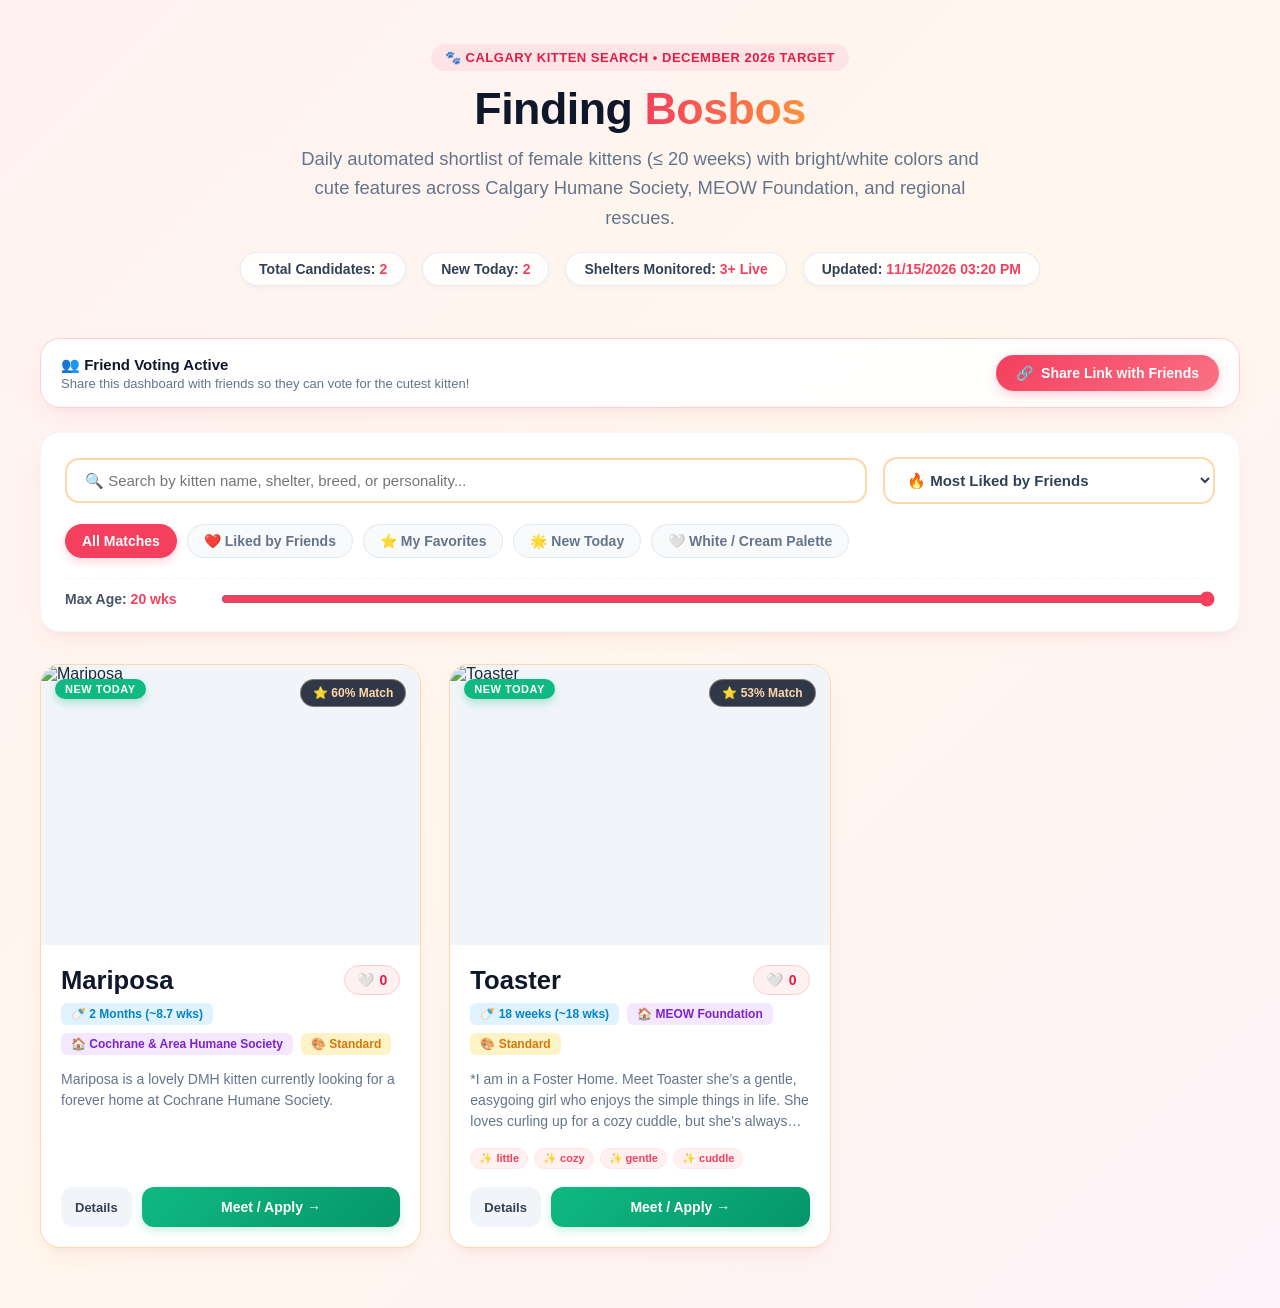
==== public/index.html @ 10b55cbc "feat: complete Calgary cat adoption scraper, Bosbos ranking, Firebase hosting, and twice-daily GitHu" ====
<!DOCTYPE html>
<html lang="en">
<head>
  <meta charset="UTF-8">
  <meta name="viewport" content="width=device-width, initial-scale=1.0">
  <title>Bosbos Kitten Finder 🐾 Calgary Daily Adoption Shortlist</title>
  <link rel="stylesheet" href="styles.css">
  <link rel="icon" href="data:image/svg+xml,<svg xmlns=%22http://www.w3.org/2000/svg%22 viewBox=%220 0 100 100%22><text y=%22.9em%22 font-size=%2290%22>🐱</text></svg>">
  
  <!-- Firebase SDKs for Realtime Community Likes -->
  <script src="https://www.gstatic.com/firebasejs/10.7.1/firebase-app-compat.js"></script>
  <script src="https://www.gstatic.com/firebasejs/10.7.1/firebase-database-compat.js"></script>
  <script src="firebase-config.js"></script>
</head>
<body>
  <div class="container">
    <!-- Hero Header -->
    <header class="hero">
      <div class="hero-badge">🐾 Calgary Kitten Search • December 2026 Target</div>
      <h1>Finding <span>Bosbos</span></h1>
      <p>
        Daily automated shortlist of female kittens (&le; 20 weeks) with bright/white colors and cute features across Calgary Humane Society, MEOW Foundation, and regional rescues.
      </p>

      <div class="stats-bar">
        <div class="stat-pill">Total Candidates: <strong id="total-cats-count">0</strong></div>
        <div class="stat-pill">New Today: <strong id="new-today-count">0</strong></div>
        <div class="stat-pill">Shelters Monitored: <strong>3+ Live</strong></div>
        <div class="stat-pill">Updated: <strong id="last-updated">Just now</strong></div>
      </div>
    </header>

    <!-- Social Action Bar -->
    <div class="actions-bar">
      <div>
        <strong style="color: #0f172a; font-size: 15px;">👥 Friend Voting Active</strong>
        <p style="color: #64748b; font-size: 13px; margin-top: 2px;">Share this dashboard with friends so they can vote for the cutest kitten!</p>
      </div>
      <button class="btn-share" id="share-btn">
        <span>🔗</span> Share Link with Friends
      </button>
    </div>

    <!-- Filter & Sort Controls -->
    <section class="controls-card">
      <div class="filter-row">
        <input type="text" id="search-input" class="search-input" placeholder="🔍 Search by kitten name, shelter, breed, or personality..." />
        <select id="sort-select" class="sort-select">
          <option value="most_liked">🔥 Most Liked by Friends</option>
          <option value="score">🎯 Bosbos Match Score (High to Low)</option>
          <option value="youngest">🍼 Youngest Age First</option>
          <option value="newest">✨ Newly Added First</option>
        </select>
      </div>

      <div class="filter-tabs">
        <button class="tab-btn active" data-tab="all">All Matches</button>
        <button class="tab-btn" data-tab="liked">❤️ Liked by Friends</button>
        <button class="tab-btn" data-tab="favorites">⭐ My Favorites</button>
        <button class="tab-btn" data-tab="new">🌟 New Today</button>
        <button class="tab-btn" data-tab="white">🤍 White / Cream Palette</button>
      </div>

      <div class="slider-container">
        <label for="age-slider">Max Age: <strong id="age-val" style="color: #f43f5e;">20 wks</strong></label>
        <input type="range" id="age-slider" class="age-slider" min="6" max="20" step="1" value="20" />
      </div>
    </section>

    <!-- Kitten Cards Grid -->
    <main class="cats-grid" id="cats-grid">
      <!-- Dynamically populated via app.js -->
    </main>
  </div>

  <!-- Detail Modal -->
  <div class="modal-overlay" id="modal-overlay">
    <div class="modal-card">
      <button class="modal-close" id="modal-close">&times;</button>
      <h2 id="modal-title" style="margin-bottom: 16px; font-size: 1.4rem; color: #0f172a;"></h2>
      <div id="modal-body"></div>
    </div>
  </div>

  <script src="app.js"></script>
</body>
</html>
---- public/styles.css ----
:root {
  --primary: #f43f5e;
  --primary-hover: #e11d48;
  --primary-light: #ffe4e6;
  --bg-gradient: linear-gradient(135deg, #fff1f2 0%, #fff7ed 50%, #fdf2f8 100%);
  --card-bg: #ffffff;
  --text-main: #1e293b;
  --text-muted: #64748b;
  --border-color: #f1f5f9;
  --shadow: 0 10px 25px -5px rgba(244, 63, 94, 0.08), 0 8px 10px -6px rgba(0, 0, 0, 0.04);
  --shadow-hover: 0 20px 30px -10px rgba(244, 63, 94, 0.18), 0 10px 15px -3px rgba(0, 0, 0, 0.06);
  --radius: 20px;
}

* {
  box-sizing: border-box;
  margin: 0;
  padding: 0;
  font-family: -apple-system, BlinkMacSystemFont, "Segoe UI", Roboto, "Helvetica Neue", Arial, sans-serif;
}

body {
  background: var(--bg-gradient);
  min-height: 100vh;
  color: var(--text-main);
  padding: 24px 16px 60px;
}

.container {
  max-width: 1200px;
  margin: 0 auto;
}

/* Header */
.hero {
  text-align: center;
  margin-bottom: 32px;
  padding: 20px;
}

.hero-badge {
  display: inline-flex;
  align-items: center;
  gap: 8px;
  background: #ffe4e6;
  color: #e11d48;
  font-size: 13px;
  font-weight: 700;
  padding: 6px 14px;
  border-radius: 9999px;
  margin-bottom: 12px;
  text-transform: uppercase;
  letter-spacing: 0.5px;
}

.hero h1 {
  font-size: 2.8rem;
  font-weight: 800;
  color: #0f172a;
  margin-bottom: 10px;
  letter-spacing: -0.5px;
}

.hero h1 span {
  background: linear-gradient(90deg, #f43f5e, #fb923c);
  -webkit-background-clip: text;
  -webkit-text-fill-color: transparent;
}

.hero p {
  font-size: 1.15rem;
  color: var(--text-muted);
  max-width: 680px;
  margin: 0 auto 20px;
  line-height: 1.6;
}

.stats-bar {
  display: flex;
  justify-content: center;
  flex-wrap: wrap;
  gap: 16px;
  margin-top: 16px;
}

.stat-pill {
  background: rgba(255, 255, 255, 0.85);
  backdrop-filter: blur(8px);
  padding: 8px 18px;
  border-radius: 9999px;
  font-size: 14px;
  font-weight: 600;
  color: #334155;
  border: 1px solid rgba(226, 232, 240, 0.8);
  box-shadow: 0 2px 5px rgba(0,0,0,0.03);
}

.stat-pill strong {
  color: var(--primary);
  font-weight: 800;
}

/* Actions Bar */
.actions-bar {
  display: flex;
  justify-content: space-between;
  align-items: center;
  flex-wrap: wrap;
  gap: 16px;
  background: rgba(255, 255, 255, 0.9);
  backdrop-filter: blur(12px);
  padding: 16px 20px;
  border-radius: var(--radius);
  border: 1px solid #fecdd3;
  box-shadow: var(--shadow);
  margin-bottom: 24px;
}

.btn-share {
  background: linear-gradient(135deg, #f43f5e, #fb7185);
  color: #ffffff;
  border: none;
  padding: 10px 20px;
  border-radius: 9999px;
  font-size: 14px;
  font-weight: 700;
  cursor: pointer;
  display: inline-flex;
  align-items: center;
  gap: 8px;
  transition: all 0.2s;
  box-shadow: 0 4px 12px rgba(244, 63, 94, 0.25);
}

.btn-share:hover {
  transform: translateY(-1px);
  box-shadow: 0 6px 16px rgba(244, 63, 94, 0.35);
}

/* Controls */
.controls-card {
  background: var(--card-bg);
  padding: 24px;
  border-radius: var(--radius);
  box-shadow: var(--shadow);
  border: 1px solid rgba(241, 245, 249, 0.8);
  margin-bottom: 32px;
}

.filter-row {
  display: flex;
  flex-wrap: wrap;
  gap: 16px;
  align-items: center;
  justify-content: space-between;
  margin-bottom: 20px;
}

.search-input {
  flex: 1;
  min-width: 260px;
  padding: 12px 18px;
  border: 2px solid #fed7aa;
  border-radius: 14px;
  font-size: 15px;
  outline: none;
  transition: border-color 0.2s;
}

.search-input:focus {
  border-color: var(--primary);
}

.sort-select {
  padding: 12px 18px;
  border: 2px solid #fed7aa;
  border-radius: 14px;
  font-size: 15px;
  font-weight: 600;
  color: #334155;
  background-color: #fff;
  cursor: pointer;
  outline: none;
}

.filter-tabs {
  display: flex;
  flex-wrap: wrap;
  gap: 10px;
  margin-bottom: 20px;
}

.tab-btn {
  background: #f8fafc;
  border: 1px solid #e2e8f0;
  color: #64748b;
  padding: 8px 16px;
  border-radius: 9999px;
  font-size: 14px;
  font-weight: 600;
  cursor: pointer;
  transition: all 0.2s;
}

.tab-btn.active {
  background: var(--primary);
  color: #fff;
  border-color: var(--primary);
  box-shadow: 0 4px 10px rgba(244, 63, 94, 0.2);
}

.slider-container {
  display: flex;
  align-items: center;
  gap: 16px;
  padding-top: 12px;
  border-top: 1px dashed #f1f5f9;
}

.slider-container label {
  font-size: 14px;
  font-weight: 600;
  color: #475569;
  min-width: 140px;
}

.age-slider {
  flex: 1;
  accent-color: var(--primary);
  cursor: pointer;
}

/* Grid */
.cats-grid {
  display: grid;
  grid-template-columns: repeat(auto-fill, minmax(340px, 1fr));
  gap: 28px;
}

.cat-card {
  background: var(--card-bg);
  border-radius: var(--radius);
  overflow: hidden;
  box-shadow: var(--shadow);
  border: 1px solid #fed7aa;
  display: flex;
  flex-col;
  flex-direction: column;
  transition: all 0.25s ease;
  position: relative;
}

.cat-card:hover {
  transform: translateY(-4px);
  box-shadow: var(--shadow-hover);
}

.card-image-wrap {
  position: relative;
  width: 100%;
  height: 280px;
  background: #f1f5f9;
  overflow: hidden;
}

.card-image {
  width: 100%;
  height: 100%;
  object-fit: cover;
  transition: transform 0.4s ease;
}

.cat-card:hover .card-image {
  transform: scale(1.04);
}

.badge-new {
  position: absolute;
  top: 14px;
  left: 14px;
  background: #10b981;
  color: #fff;
  font-size: 11px;
  font-weight: 800;
  padding: 4px 10px;
  border-radius: 9999px;
  text-transform: uppercase;
  letter-spacing: 0.5px;
  box-shadow: 0 4px 8px rgba(16, 185, 129, 0.3);
}

.badge-score {
  position: absolute;
  top: 14px;
  right: 14px;
  background: rgba(15, 23, 42, 0.85);
  backdrop-filter: blur(6px);
  color: #fed7aa;
  font-size: 12px;
  font-weight: 800;
  padding: 6px 12px;
  border-radius: 9999px;
  border: 1px solid rgba(254, 215, 170, 0.4);
}

.card-content {
  padding: 20px;
  display: flex;
  flex-direction: column;
  flex: 1;
}

.card-header-row {
  display: flex;
  justify-content: space-between;
  align-items: center;
  margin-bottom: 8px;
}

.cat-name {
  font-size: 1.6rem;
  font-weight: 800;
  color: #0f172a;
}

.like-btn {
  background: #fff1f2;
  color: #e11d48;
  border: 1px solid #fecdd3;
  padding: 6px 12px;
  border-radius: 9999px;
  font-size: 14px;
  font-weight: 700;
  cursor: pointer;
  display: flex;
  align-items: center;
  gap: 6px;
  transition: all 0.2s ease;
}

.like-btn:hover {
  background: #ffe4e6;
  transform: scale(1.08);
}

.like-btn.liked {
  background: #e11d48;
  color: #ffffff;
  border-color: #e11d48;
}

.info-pills {
  display: flex;
  flex-wrap: wrap;
  gap: 8px;
  margin-bottom: 14px;
}

.pill {
  font-size: 12px;
  font-weight: 600;
  padding: 4px 10px;
  border-radius: 6px;
}

.pill-age {
  background: #e0f2fe;
  color: #0284c7;
}

.pill-shelter {
  background: #f3e8ff;
  color: #7e22ce;
}

.pill-palette {
  background: #fef3c7;
  color: #d97706;
}

.cat-bio {
  font-size: 14px;
  color: var(--text-muted);
  line-height: 1.5;
  margin-bottom: 16px;
  display: -webkit-box;
  -webkit-line-clamp: 3;
  -webkit-box-orient: vertical;
  overflow: hidden;
  flex: 1;
}

.cute-tags {
  display: flex;
  flex-wrap: wrap;
  gap: 6px;
  margin-bottom: 18px;
}

.cute-tag {
  background: #fff1f2;
  color: #f43f5e;
  font-size: 11px;
  font-weight: 700;
  padding: 3px 8px;
  border-radius: 9999px;
  border: 1px solid #ffe4e6;
}

.card-actions {
  display: flex;
  gap: 10px;
  margin-top: auto;
}

.btn-adopt {
  flex: 1;
  background: linear-gradient(135deg, #10b981, #059669);
  color: #fff;
  text-decoration: none;
  font-weight: 700;
  font-size: 14px;
  text-align: center;
  padding: 12px 16px;
  border-radius: 12px;
  transition: all 0.2s;
  box-shadow: 0 4px 10px rgba(16, 185, 129, 0.2);
}

.btn-adopt:hover {
  background: #047857;
  transform: translateY(-1px);
}

.btn-details {
  background: #f1f5f9;
  color: #334155;
  border: none;
  padding: 12px 14px;
  border-radius: 12px;
  font-size: 13px;
  font-weight: 600;
  cursor: pointer;
  transition: background 0.2s;
}

.btn-details:hover {
  background: #e2e8f0;
}

/* Modal */
.modal-overlay {
  position: fixed;
  top: 0;
  left: 0;
  right: 0;
  bottom: 0;
  background: rgba(15, 23, 42, 0.6);
  backdrop-filter: blur(4px);
  display: flex;
  align-items: center;
  justify-content: center;
  padding: 16px;
  z-index: 1000;
  opacity: 0;
  pointer-events: none;
  transition: opacity 0.2s ease;
}

.modal-overlay.active {
  opacity: 1;
  pointer-events: auto;
}

.modal-card {
  background: #fff;
  border-radius: var(--radius);
  max-width: 550px;
  width: 100%;
  padding: 24px;
  box-shadow: 0 25px 50px -12px rgba(0, 0, 0, 0.25);
  position: relative;
  max-height: 90vh;
  overflow-y: auto;
}

.modal-close {
  position: absolute;
  top: 18px;
  right: 18px;
  background: #f1f5f9;
  border: none;
  width: 32px;
  height: 32px;
  border-radius: 50%;
  font-size: 16px;
  font-weight: bold;
  cursor: pointer;
}

/* Empty State */
.empty-state {
  text-align: center;
  padding: 60px 20px;
  background: #fff;
  border-radius: var(--radius);
  grid-column: 1 / -1;
  border: 1px dashed #cbd5e1;
}

.empty-state h3 {
  font-size: 1.4rem;
  color: #334155;
  margin-bottom: 8px;
}

.empty-state p {
  color: var(--text-muted);
}
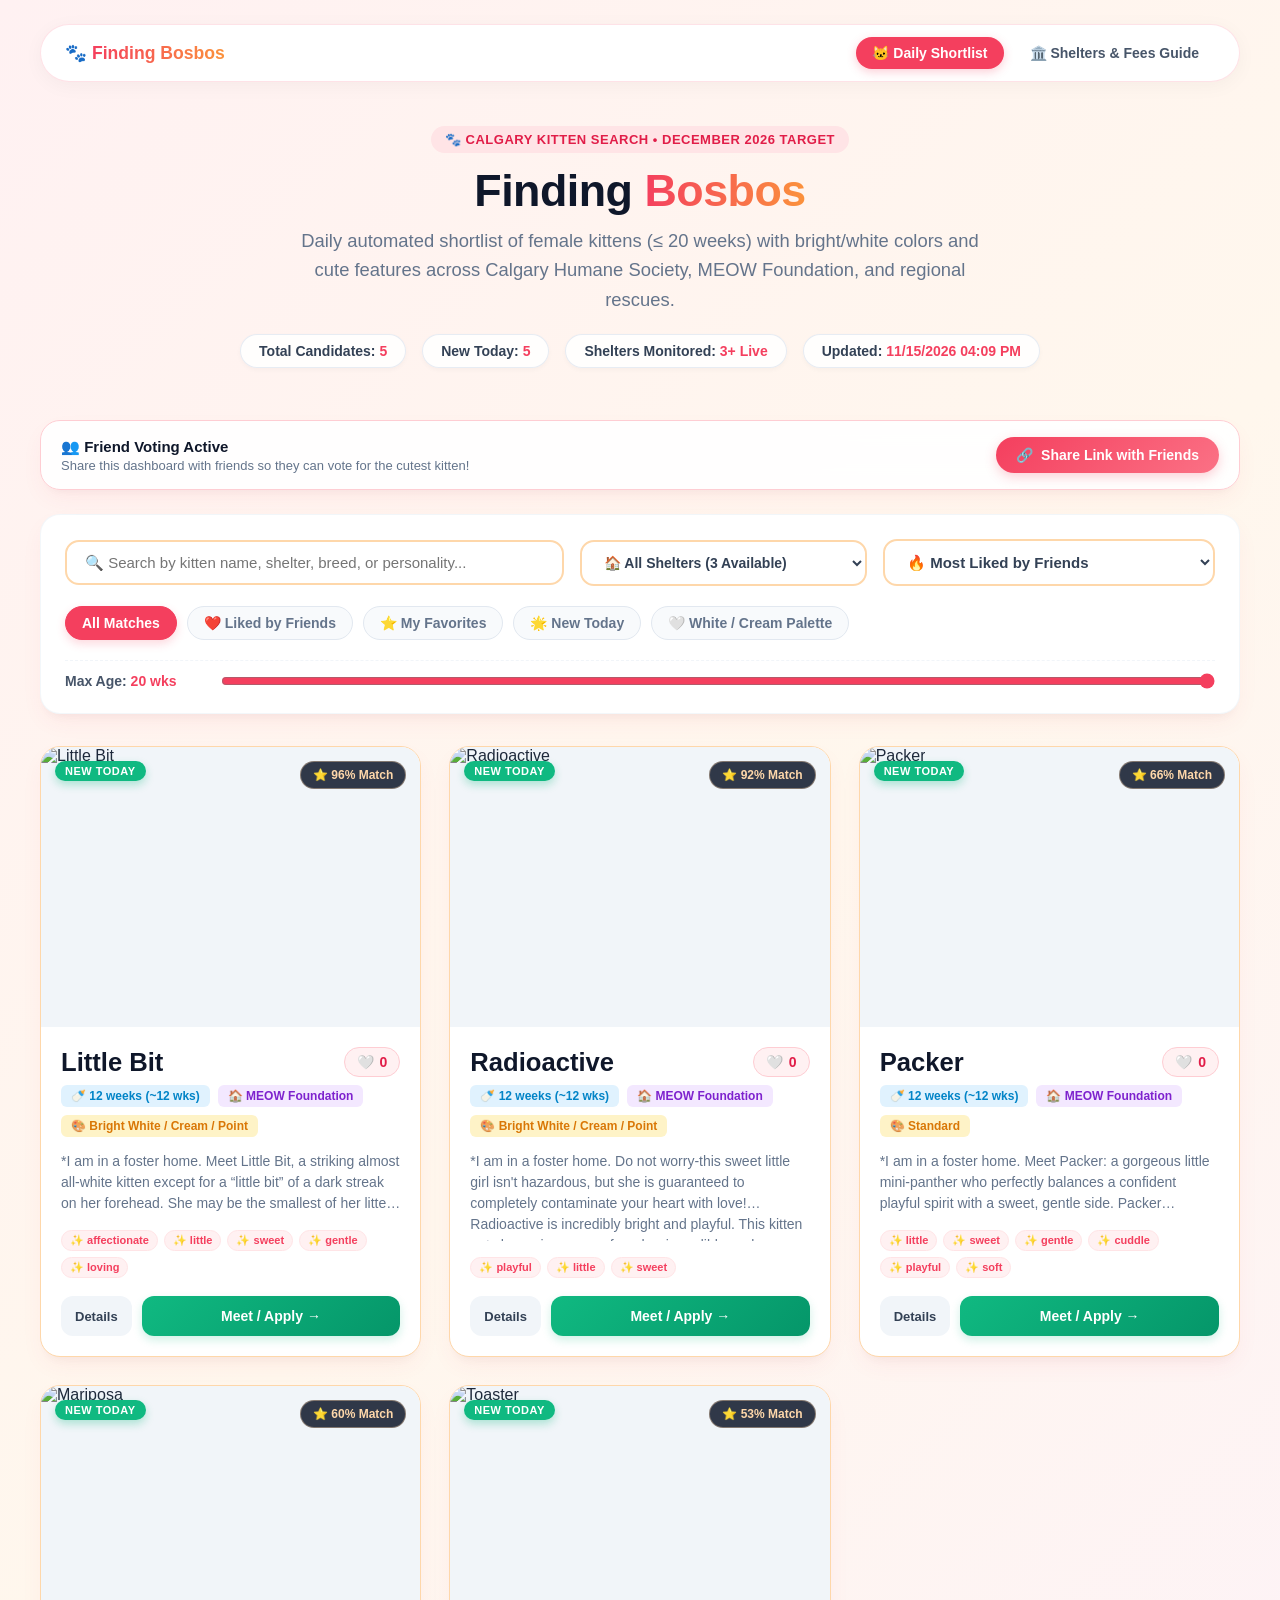
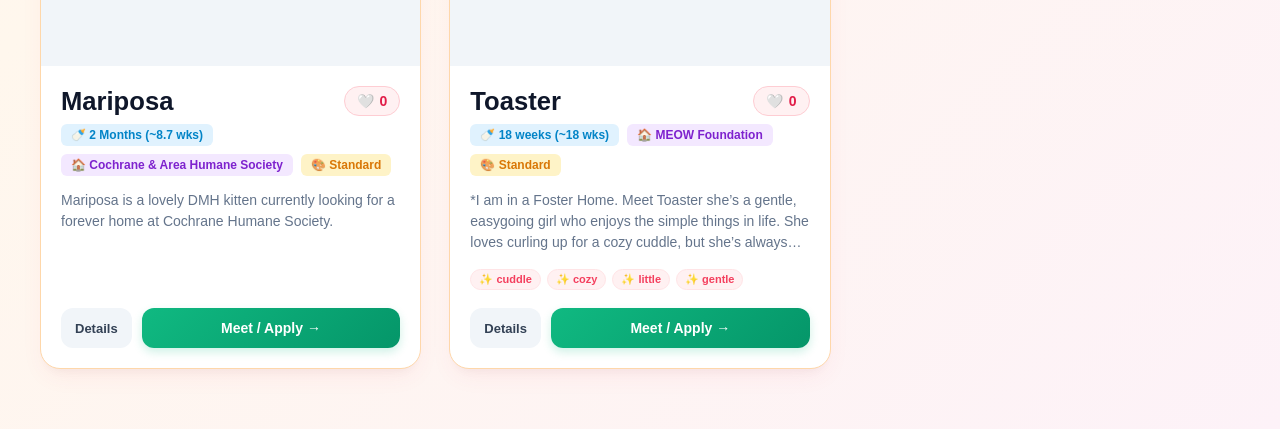
==== commit 073c72c1: "feat: add shelter filter dropdown, navigation bar, and dedicated Calgary shelters & fees guide page" ====
--- a/public/index.html
+++ b/public/index.html
@@ -14,6 +14,15 @@
 </head>
 <body>
   <div class="container">
+    <!-- Navigation Bar -->
+    <nav class="nav-bar">
+      <div class="nav-brand">🐾 <strong>Finding Bosbos</strong></div>
+      <div class="nav-links">
+        <a href="index.html" class="nav-link active">🐱 Daily Shortlist</a>
+        <a href="shelters.html" class="nav-link">🏛️ Shelters & Fees Guide</a>
+      </div>
+    </nav>
+
     <!-- Hero Header -->
     <header class="hero">
       <div class="hero-badge">🐾 Calgary Kitten Search • December 2026 Target</div>
@@ -45,6 +54,16 @@
     <section class="controls-card">
       <div class="filter-row">
         <input type="text" id="search-input" class="search-input" placeholder="🔍 Search by kitten name, shelter, breed, or personality..." />
+        
+        <!-- Shelter Filter Dropdown -->
+        <select id="shelter-select" class="shelter-select">
+          <option value="all">🏠 All Shelters</option>
+          <option value="MEOW Foundation">MEOW Foundation</option>
+          <option value="Calgary Humane Society">Calgary Humane Society</option>
+          <option value="Cochrane & Area Humane Society">Cochrane & Area Humane Society</option>
+        </select>
+
+        <!-- Sort Dropdown -->
         <select id="sort-select" class="sort-select">
           <option value="most_liked">🔥 Most Liked by Friends</option>
           <option value="score">🎯 Bosbos Match Score (High to Low)</option>
--- a/public/styles.css
+++ b/public/styles.css
@@ -517,3 +517,309 @@
 .empty-state p {
   color: var(--text-muted);
 }
+
+/* Navigation Bar */
+.nav-bar {
+  display: flex;
+  justify-content: space-between;
+  align-items: center;
+  background: rgba(255, 255, 255, 0.95);
+  backdrop-filter: blur(10px);
+  padding: 12px 24px;
+  border-radius: 9999px;
+  border: 1px solid rgba(244, 63, 94, 0.15);
+  box-shadow: 0 4px 20px rgba(0, 0, 0, 0.04);
+  margin-bottom: 24px;
+}
+
+.nav-brand {
+  font-size: 1.1rem;
+  color: #0f172a;
+}
+
+.nav-brand strong {
+  background: linear-gradient(90deg, #f43f5e, #fb923c);
+  -webkit-background-clip: text;
+  -webkit-text-fill-color: transparent;
+}
+
+.nav-links {
+  display: flex;
+  gap: 10px;
+}
+
+.nav-link {
+  text-decoration: none;
+  font-size: 14px;
+  font-weight: 700;
+  color: #475569;
+  padding: 8px 16px;
+  border-radius: 9999px;
+  transition: all 0.2s ease;
+}
+
+.nav-link:hover {
+  color: var(--primary);
+  background: var(--primary-light);
+}
+
+.nav-link.active {
+  background: var(--primary);
+  color: #ffffff;
+  box-shadow: 0 3px 10px rgba(244, 63, 94, 0.25);
+}
+
+.shelter-select {
+  padding: 12px 18px;
+  border: 2px solid #fed7aa;
+  border-radius: 14px;
+  font-size: 14px;
+  font-weight: 600;
+  color: #334155;
+  background-color: #fff;
+  cursor: pointer;
+  outline: none;
+}
+
+.shelter-select:focus {
+  border-color: var(--primary);
+}
+
+/* Shelters Guide Page Styles */
+.shelter-hero {
+  text-align: center;
+  margin-bottom: 32px;
+}
+
+.shelter-hero h1 {
+  font-size: 2.5rem;
+  font-weight: 800;
+  color: #0f172a;
+  margin-bottom: 10px;
+}
+
+.shelter-hero p {
+  color: var(--text-muted);
+  max-width: 700px;
+  margin: 0 auto;
+  font-size: 1.1rem;
+  line-height: 1.6;
+}
+
+/* Quick Summary Table */
+.table-card {
+  background: #ffffff;
+  border-radius: var(--radius);
+  padding: 24px;
+  box-shadow: var(--shadow);
+  border: 1px solid #fed7aa;
+  margin-bottom: 36px;
+  overflow-x: auto;
+}
+
+.table-card h2 {
+  font-size: 1.4rem;
+  margin-bottom: 16px;
+  color: #0f172a;
+  display: flex;
+  align-items: center;
+  gap: 8px;
+}
+
+.comparison-table {
+  width: 100%;
+  border-collapse: collapse;
+  font-size: 14px;
+  text-align: left;
+}
+
+.comparison-table th {
+  background: #fff1f2;
+  color: #9f1239;
+  font-weight: 700;
+  padding: 12px 14px;
+  border-bottom: 2px solid #fecdd3;
+  white-space: nowrap;
+}
+
+.comparison-table td {
+  padding: 14px;
+  border-bottom: 1px solid #f1f5f9;
+  vertical-align: middle;
+}
+
+.comparison-table tr:hover td {
+  background: #fffbfb;
+}
+
+.fee-highlight {
+  font-size: 15px;
+  font-weight: 800;
+  color: #e11d48;
+}
+
+.badge-tag {
+  display: inline-block;
+  padding: 3px 8px;
+  border-radius: 6px;
+  font-size: 11px;
+  font-weight: 700;
+  margin-right: 4px;
+}
+
+.badge-indoor {
+  background: #f3e8ff;
+  color: #7e22ce;
+}
+
+.badge-sameday {
+  background: #dcfce7;
+  color: #15803d;
+}
+
+.badge-municipal {
+  background: #e0f2fe;
+  color: #0369a1;
+}
+
+/* Shelters Grid */
+.shelter-cards-grid {
+  display: grid;
+  grid-template-columns: repeat(auto-fill, minmax(360px, 1fr));
+  gap: 28px;
+}
+
+.shelter-card-item {
+  background: #ffffff;
+  border-radius: var(--radius);
+  border: 1px solid #fecdd3;
+  box-shadow: var(--shadow);
+  padding: 24px;
+  display: flex;
+  flex-direction: column;
+  transition: all 0.25s ease;
+}
+
+.shelter-card-item:hover {
+  transform: translateY(-4px);
+  box-shadow: var(--shadow-hover);
+}
+
+.shelter-header {
+  display: flex;
+  justify-content: space-between;
+  align-items: flex-start;
+  margin-bottom: 14px;
+  padding-bottom: 12px;
+  border-bottom: 1px solid #f1f5f9;
+}
+
+.shelter-name {
+  font-size: 1.45rem;
+  font-weight: 800;
+  color: #0f172a;
+}
+
+.shelter-badge-type {
+  background: #ffe4e6;
+  color: #e11d48;
+  font-size: 11px;
+  font-weight: 700;
+  padding: 4px 10px;
+  border-radius: 9999px;
+  white-space: nowrap;
+}
+
+.fees-box {
+  background: #fff8f8;
+  border: 1px dashed #fecdd3;
+  border-radius: 12px;
+  padding: 12px 14px;
+  margin-bottom: 16px;
+}
+
+.fee-row {
+  display: flex;
+  justify-content: space-between;
+  align-items: center;
+  font-size: 13.5px;
+  margin-bottom: 4px;
+}
+
+.fee-row:last-child {
+  margin-bottom: 0;
+}
+
+.fee-row strong {
+  color: #0f172a;
+}
+
+.fee-val {
+  font-weight: 800;
+  color: #e11d48;
+}
+
+.included-section {
+  margin-bottom: 18px;
+  flex: 1;
+}
+
+.included-title {
+  font-size: 13px;
+  font-weight: 700;
+  color: #475569;
+  text-transform: uppercase;
+  letter-spacing: 0.5px;
+  margin-bottom: 8px;
+}
+
+.perks-list {
+  list-style: none;
+  font-size: 13.5px;
+  color: #334155;
+  display: flex;
+  flex-direction: column;
+  gap: 6px;
+}
+
+.perks-list li {
+  display: flex;
+  align-items: flex-start;
+  gap: 8px;
+  line-height: 1.4;
+}
+
+.perk-check {
+  color: #10b981;
+  font-weight: 900;
+}
+
+.shelter-info-footer {
+  background: #f8fafc;
+  padding: 12px 14px;
+  border-radius: 12px;
+  font-size: 13px;
+  color: #64748b;
+  margin-bottom: 16px;
+  display: flex;
+  flex-direction: column;
+  gap: 4px;
+}
+
+.btn-visit-shelter {
+  background: linear-gradient(135deg, #f43f5e, #fb7185);
+  color: #ffffff;
+  text-decoration: none;
+  font-weight: 700;
+  font-size: 14px;
+  text-align: center;
+  padding: 12px 16px;
+  border-radius: 12px;
+  transition: all 0.2s;
+  box-shadow: 0 4px 10px rgba(244, 63, 94, 0.2);
+}
+
+.btn-visit-shelter:hover {
+  transform: translateY(-1px);
+  box-shadow: 0 6px 14px rgba(244, 63, 94, 0.3);
+}
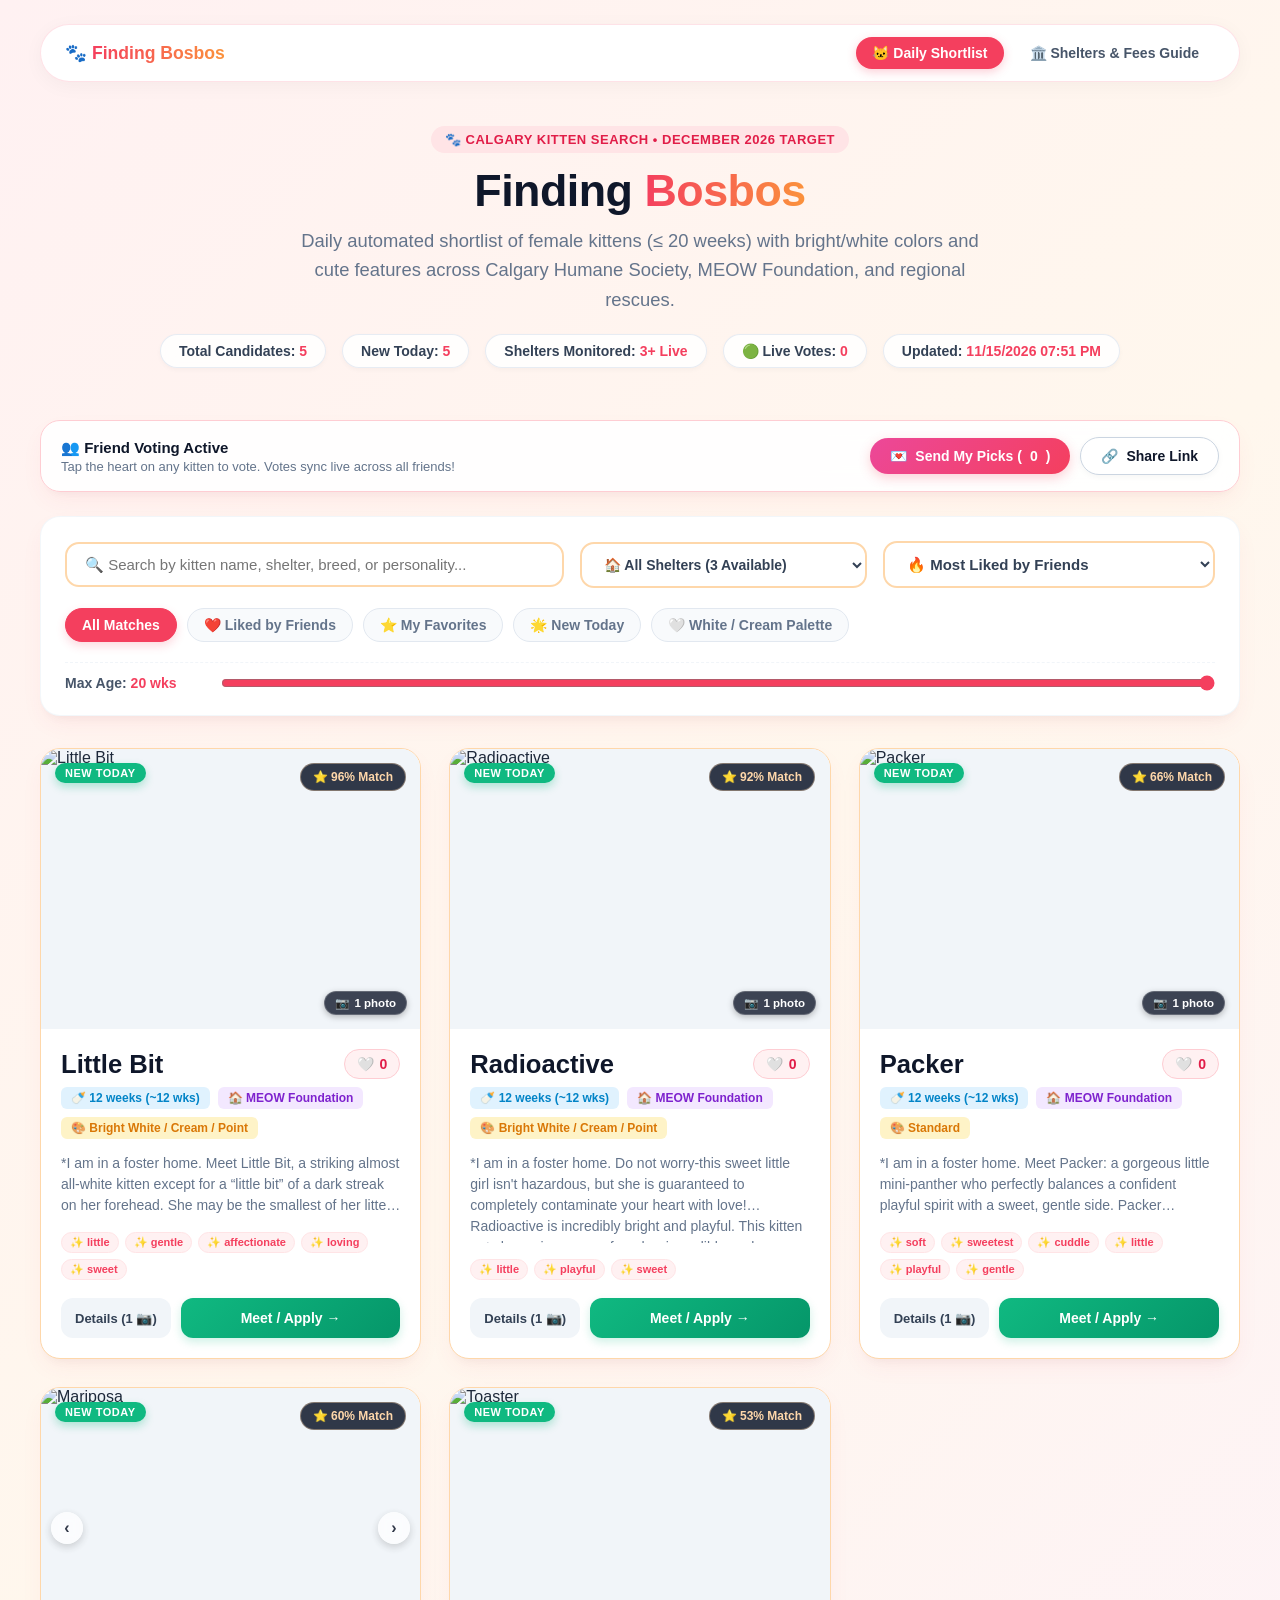
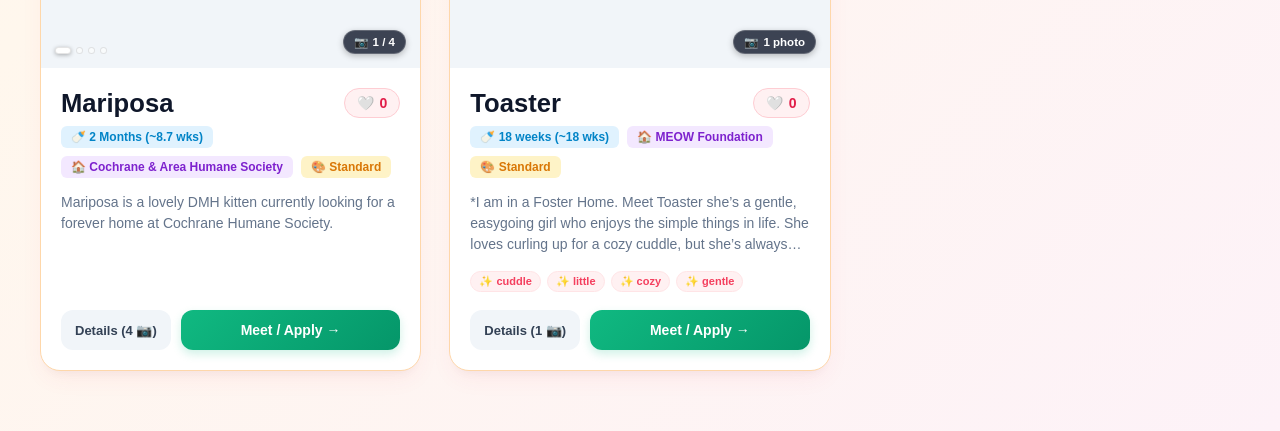
==== commit c3c76ff4: "feat: add real-time cloud like syncing, friend voter badges, and Send My Picks shareable URL" ====
--- a/public/index.html
+++ b/public/index.html
@@ -35,6 +35,7 @@
         <div class="stat-pill">Total Candidates: <strong id="total-cats-count">0</strong></div>
         <div class="stat-pill">New Today: <strong id="new-today-count">0</strong></div>
         <div class="stat-pill">Shelters Monitored: <strong>3+ Live</strong></div>
+        <div class="stat-pill" id="sync-status-pill">🟢 Live Votes: <strong id="community-votes-count">0</strong></div>
         <div class="stat-pill">Updated: <strong id="last-updated">Just now</strong></div>
       </div>
     </header>
@@ -43,12 +44,20 @@
     <div class="actions-bar">
       <div>
         <strong style="color: #0f172a; font-size: 15px;">👥 Friend Voting Active</strong>
-        <p style="color: #64748b; font-size: 13px; margin-top: 2px;">Share this dashboard with friends so they can vote for the cutest kitten!</p>
+        <p style="color: #64748b; font-size: 13px; margin-top: 2px;">Tap the heart on any kitten to vote. Votes sync live across all friends!</p>
       </div>
-      <button class="btn-share" id="share-btn">
-        <span>🔗</span> Share Link with Friends
-      </button>
+      <div style="display: flex; gap: 10px; flex-wrap: wrap; align-items: center;">
+        <button class="btn-share" id="share-picks-btn" style="background: linear-gradient(135deg, #ec4899, #f43f5e);" title="Send the kittens you liked directly to your friend">
+          <span>💌</span> Send My Picks (<span id="my-picks-count">0</span>)
+        </button>
+        <button class="btn-share" id="share-btn" style="background: #ffffff; color: #0f172a; border: 1px solid #cbd5e1; box-shadow: 0 2px 6px rgba(0,0,0,0.04);">
+          <span>🔗</span> Share Link
+        </button>
+      </div>
     </div>
+
+    <!-- Friend Welcome & Import Banner -->
+    <div id="friend-picks-banner" class="friend-banner" style="display: none;"></div>
 
     <!-- Filter & Sort Controls -->
     <section class="controls-card">
--- a/public/styles.css
+++ b/public/styles.css
@@ -823,3 +823,184 @@
   transform: translateY(-1px);
   box-shadow: 0 6px 14px rgba(244, 63, 94, 0.3);
 }
+
+/* Carousel & Photo Navigation Styles */
+.card-image-wrap {
+  touch-action: pan-y;
+  user-select: none;
+  -webkit-user-select: none;
+}
+
+.badge-photo-count {
+  position: absolute;
+  bottom: 14px;
+  right: 14px;
+  background: rgba(15, 23, 42, 0.8);
+  backdrop-filter: blur(8px);
+  color: #ffffff;
+  font-size: 11.5px;
+  font-weight: 700;
+  padding: 4px 10px;
+  border-radius: 9999px;
+  border: 1px solid rgba(255, 255, 255, 0.2);
+  display: inline-flex;
+  align-items: center;
+  gap: 5px;
+  z-index: 10;
+  box-shadow: 0 2px 6px rgba(0, 0, 0, 0.25);
+  pointer-events: none;
+}
+
+.carousel-btn {
+  position: absolute;
+  top: 50%;
+  transform: translateY(-50%);
+  width: 32px;
+  height: 32px;
+  background: rgba(255, 255, 255, 0.85);
+  backdrop-filter: blur(4px);
+  border: none;
+  border-radius: 50%;
+  display: flex;
+  align-items: center;
+  justify-content: center;
+  font-size: 16px;
+  font-weight: 900;
+  color: #0f172a;
+  cursor: pointer;
+  z-index: 12;
+  box-shadow: 0 3px 8px rgba(0, 0, 0, 0.2);
+  transition: all 0.2s ease;
+  opacity: 0.85;
+}
+
+.carousel-btn:hover {
+  background: #ffffff;
+  transform: translateY(-50%) scale(1.12);
+  opacity: 1;
+}
+
+.carousel-prev {
+  left: 10px;
+}
+
+.carousel-next {
+  right: 10px;
+}
+
+.carousel-dots {
+  position: absolute;
+  bottom: 14px;
+  left: 14px;
+  display: flex;
+  gap: 5px;
+  z-index: 10;
+}
+
+.carousel-dot {
+  width: 7px;
+  height: 7px;
+  border-radius: 50%;
+  background: rgba(255, 255, 255, 0.55);
+  border: 1px solid rgba(0, 0, 0, 0.1);
+  cursor: pointer;
+  transition: all 0.2s ease;
+}
+
+.carousel-dot.active {
+  width: 16px;
+  border-radius: 4px;
+  background: #ffffff;
+  box-shadow: 0 1px 4px rgba(0, 0, 0, 0.3);
+}
+
+.swipe-hint {
+  position: absolute;
+  bottom: 40px;
+  left: 50%;
+  transform: translateX(-50%);
+  background: rgba(0, 0, 0, 0.6);
+  color: #fff;
+  font-size: 11px;
+  padding: 3px 8px;
+  border-radius: 6px;
+  pointer-events: none;
+  opacity: 0;
+  transition: opacity 0.3s;
+  z-index: 8;
+}
+
+.card-image-wrap:hover .swipe-hint {
+  opacity: 0.8;
+}
+
+/* Friend Picks Banner & Live Sync UI */
+.friend-banner {
+  background: linear-gradient(135deg, #fff1f2 0%, #ffe4e6 100%);
+  border: 1px solid #fecdd3;
+  border-left: 5px solid #f43f5e;
+  padding: 14px 20px;
+  border-radius: 14px;
+  margin-bottom: 24px;
+  display: flex;
+  align-items: center;
+  justify-content: space-between;
+  gap: 16px;
+  box-shadow: 0 4px 14px rgba(244, 63, 94, 0.12);
+  animation: slideDownFade 0.3s ease;
+}
+
+@keyframes slideDownFade {
+  from {
+    opacity: 0;
+    transform: translateY(-8px);
+  }
+  to {
+    opacity: 1;
+    transform: translateY(0);
+  }
+}
+
+.friend-banner-content {
+  display: flex;
+  align-items: center;
+  gap: 12px;
+  color: #1e293b;
+  font-size: 14px;
+  line-height: 1.5;
+}
+
+.friend-banner-icon {
+  font-size: 24px;
+  flex-shrink: 0;
+}
+
+.friend-banner-close {
+  background: none;
+  border: none;
+  font-size: 20px;
+  color: #94a3b8;
+  cursor: pointer;
+  padding: 4px 8px;
+  line-height: 1;
+  transition: color 0.2s;
+}
+
+.friend-banner-close:hover {
+  color: #0f172a;
+}
+
+.voters-tag {
+  display: inline-flex;
+  align-items: center;
+  gap: 4px;
+  font-size: 11.5px;
+  font-weight: 600;
+  color: #be123c;
+  background: #ffe4e6;
+  border: 1px solid #fecdd3;
+  padding: 3px 10px;
+  border-radius: 9999px;
+  margin-top: 6px;
+}
+
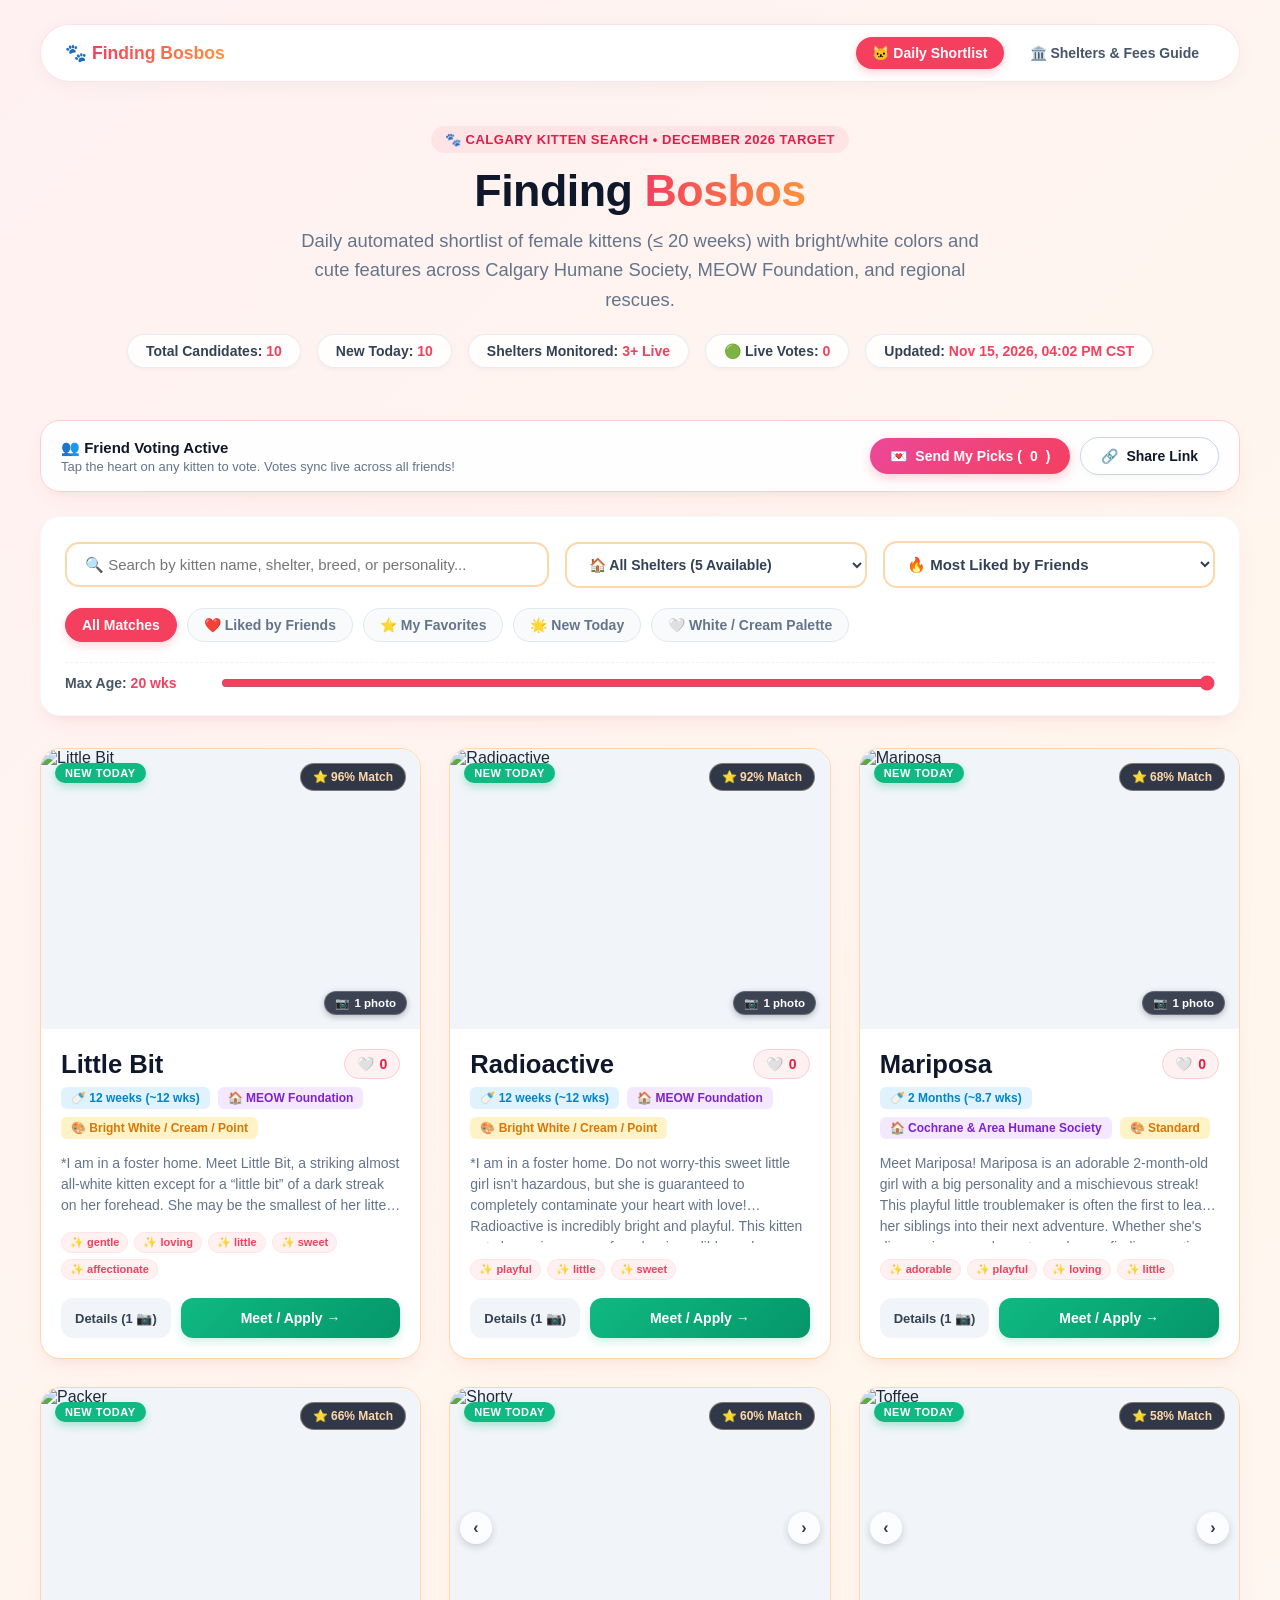
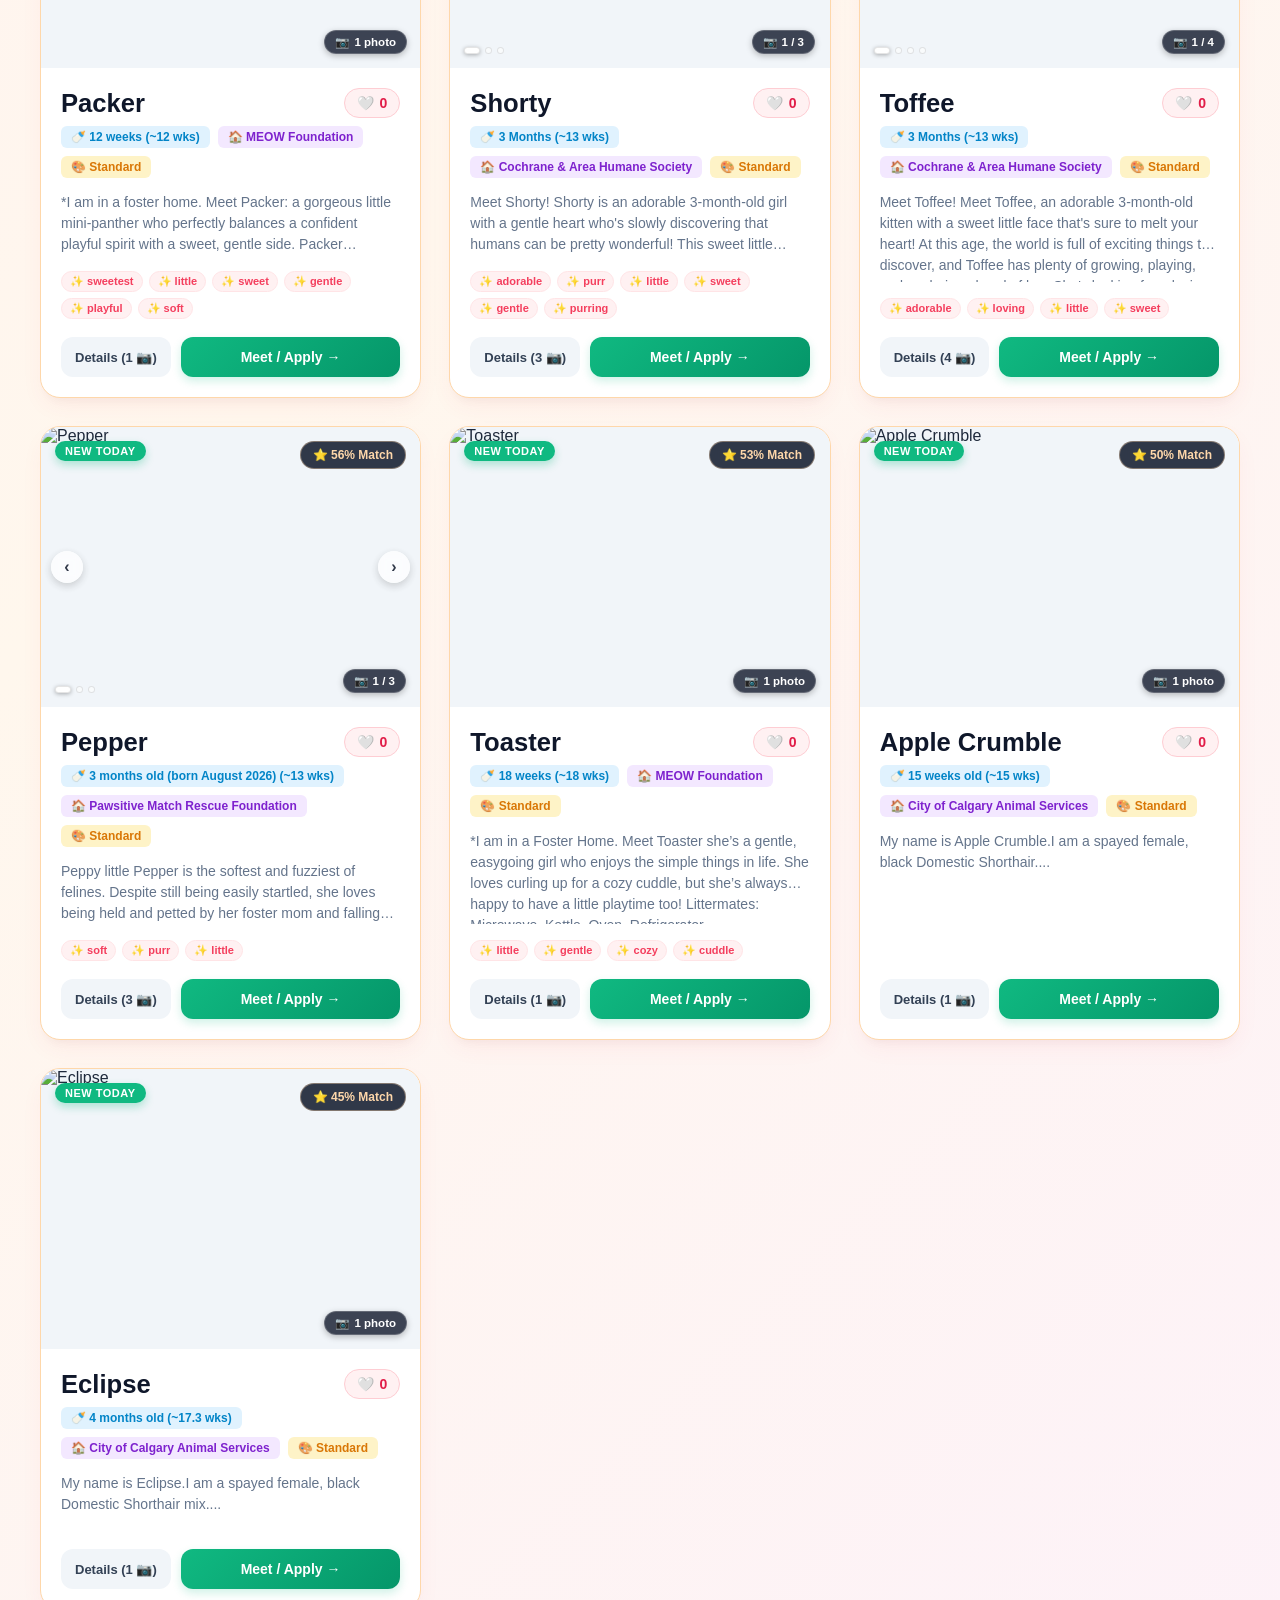
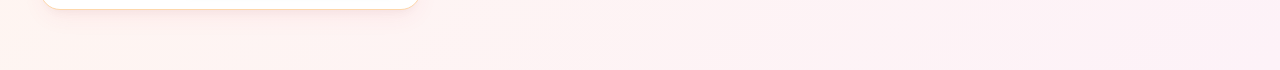
==== commit 2fb50c68: "feat: display last updated timestamp in local Calgary time (America/Edmonton)" ====
--- a/public/index.html
+++ b/public/index.html
@@ -36,7 +36,7 @@
         <div class="stat-pill">New Today: <strong id="new-today-count">0</strong></div>
         <div class="stat-pill">Shelters Monitored: <strong>3+ Live</strong></div>
         <div class="stat-pill" id="sync-status-pill">🟢 Live Votes: <strong id="community-votes-count">0</strong></div>
-        <div class="stat-pill">Updated: <strong id="last-updated">Just now</strong></div>
+        <div class="stat-pill" title="Calgary Local Time (MST/MDT)">Updated: <strong id="last-updated">Just now</strong></div>
       </div>
     </header>
 
--- a/public/styles.css
+++ b/public/styles.css
@@ -244,7 +244,6 @@
   box-shadow: var(--shadow);
   border: 1px solid #fed7aa;
   display: flex;
-  flex-col;
   flex-direction: column;
   transition: all 0.25s ease;
   position: relative;
@@ -607,6 +606,7 @@
 }
 
 /* Quick Summary Table */
+/* Quick Summary Table */
 .table-card {
   background: #ffffff;
   border-radius: var(--radius);
@@ -614,22 +614,58 @@
   box-shadow: var(--shadow);
   border: 1px solid #fed7aa;
   margin-bottom: 36px;
-  overflow-x: auto;
+  overflow: hidden;
 }
 
 .table-card h2 {
   font-size: 1.4rem;
-  margin-bottom: 16px;
+  margin-bottom: 12px;
   color: #0f172a;
   display: flex;
   align-items: center;
   gap: 8px;
+}
+
+.table-scroll-hint {
+  display: none;
+  align-items: center;
+  gap: 6px;
+  font-size: 12px;
+  font-weight: 700;
+  color: #9f1239;
+  background: #ffe4e6;
+  border: 1px solid #fecdd3;
+  padding: 6px 14px;
+  border-radius: 9999px;
+  margin-bottom: 14px;
+  width: fit-content;
+}
+
+.table-responsive-wrapper {
+  width: 100%;
+  overflow-x: auto;
+  -webkit-overflow-scrolling: touch;
+  border-radius: 14px;
+  border: 1px solid #fecdd3;
+  background: #ffffff;
+}
+
+.table-responsive-wrapper::-webkit-scrollbar {
+  height: 7px;
+}
+.table-responsive-wrapper::-webkit-scrollbar-track {
+  background: #fdf2f8;
+}
+.table-responsive-wrapper::-webkit-scrollbar-thumb {
+  background: #f43f5e;
+  border-radius: 4px;
 }
 
 .comparison-table {
   width: 100%;
+  min-width: 860px;
   border-collapse: collapse;
-  font-size: 14px;
+  font-size: 13px;
   text-align: left;
 }
 
@@ -637,19 +673,66 @@
   background: #fff1f2;
   color: #9f1239;
   font-weight: 700;
-  padding: 12px 14px;
+  padding: 12px 10px;
   border-bottom: 2px solid #fecdd3;
   white-space: nowrap;
 }
 
 .comparison-table td {
-  padding: 14px;
+  padding: 12px 10px;
   border-bottom: 1px solid #f1f5f9;
-  vertical-align: middle;
+  vertical-align: top;
+  line-height: 1.45;
 }
 
 .comparison-table tr:hover td {
   background: #fffbfb;
+}
+
+.comparison-table tr:last-child td {
+  border-bottom: none;
+}
+
+.comparison-table th:nth-child(1),
+.comparison-table td:nth-child(1) {
+  width: 16%;
+  min-width: 140px;
+  font-weight: 700;
+  color: #0f172a;
+}
+
+.comparison-table th:nth-child(2),
+.comparison-table td:nth-child(2) {
+  width: 10%;
+  min-width: 95px;
+  white-space: nowrap;
+}
+
+.comparison-table th:nth-child(3),
+.comparison-table td:nth-child(3) {
+  width: 25%;
+  min-width: 200px;
+  color: #334155;
+}
+
+.comparison-table th:nth-child(4),
+.comparison-table td:nth-child(4) {
+  width: 23%;
+  min-width: 190px;
+  color: #475569;
+}
+
+.comparison-table th:nth-child(5),
+.comparison-table td:nth-child(5) {
+  width: 11%;
+  min-width: 105px;
+  white-space: nowrap;
+}
+
+.comparison-table th:nth-child(6),
+.comparison-table td:nth-child(6) {
+  width: 15%;
+  min-width: 140px;
 }
 
 .fee-highlight {
@@ -685,8 +768,8 @@
 /* Shelters Grid */
 .shelter-cards-grid {
   display: grid;
-  grid-template-columns: repeat(auto-fill, minmax(360px, 1fr));
-  gap: 28px;
+  grid-template-columns: repeat(auto-fill, minmax(min(100%, 340px), 1fr));
+  gap: 24px;
 }
 
 .shelter-card-item {
@@ -698,6 +781,7 @@
   display: flex;
   flex-direction: column;
   transition: all 0.25s ease;
+  min-width: 0;
 }
 
 .shelter-card-item:hover {
@@ -709,15 +793,23 @@
   display: flex;
   justify-content: space-between;
   align-items: flex-start;
+  gap: 12px;
   margin-bottom: 14px;
   padding-bottom: 12px;
   border-bottom: 1px solid #f1f5f9;
 }
 
+.shelter-header > div {
+  flex: 1;
+  min-width: 0;
+}
+
 .shelter-name {
-  font-size: 1.45rem;
+  font-size: 1.35rem;
   font-weight: 800;
   color: #0f172a;
+  line-height: 1.25;
+  margin-bottom: 3px;
 }
 
 .shelter-badge-type {
@@ -728,6 +820,7 @@
   padding: 4px 10px;
   border-radius: 9999px;
   white-space: nowrap;
+  flex-shrink: 0;
 }
 
 .fees-box {
@@ -779,19 +872,24 @@
   color: #334155;
   display: flex;
   flex-direction: column;
-  gap: 6px;
+  gap: 8px;
 }
 
 .perks-list li {
-  display: flex;
-  align-items: flex-start;
-  gap: 8px;
-  line-height: 1.4;
+  position: relative;
+  padding-left: 22px;
+  line-height: 1.5;
+  color: #334155;
+  display: block;
 }
 
 .perk-check {
   color: #10b981;
   font-weight: 900;
+  position: absolute;
+  left: 0;
+  top: 0;
+  font-size: 14px;
 }
 
 .shelter-info-footer {
@@ -1004,3 +1102,396 @@
   margin-top: 6px;
 }
 
+/* Excluded Section & True Cost Styling */
+.excluded-section {
+  margin-bottom: 16px;
+  background: #fffbeb;
+  border: 1px solid #fef3c7;
+  border-radius: 12px;
+  padding: 12px 14px;
+}
+
+.excluded-title {
+  font-size: 12px;
+  font-weight: 800;
+  color: #b45309;
+  text-transform: uppercase;
+  letter-spacing: 0.5px;
+  margin-bottom: 8px;
+  display: flex;
+  align-items: center;
+  gap: 6px;
+}
+
+.perk-warn {
+  color: #d97706;
+  font-weight: 900;
+  position: absolute;
+  left: 0;
+  top: 0;
+  font-size: 13px;
+}
+
+.perk-na {
+  color: #94a3b8;
+  font-weight: 900;
+  position: absolute;
+  left: 0;
+  top: 0;
+  font-size: 13px;
+}
+
+.cost-summary-box {
+  background: #f8fafc;
+  border: 1px solid #e2e8f0;
+  border-radius: 12px;
+  padding: 14px;
+  margin-bottom: 16px;
+}
+
+.cost-summary-title {
+  font-size: 12px;
+  font-weight: 800;
+  color: #475569;
+  text-transform: uppercase;
+  letter-spacing: 0.5px;
+  margin-bottom: 8px;
+}
+
+.cost-row {
+  display: flex;
+  justify-content: space-between;
+  align-items: baseline;
+  gap: 8px;
+  font-size: 13px;
+  color: #475569;
+  margin-bottom: 4px;
+}
+
+.cost-total {
+  display: flex;
+  justify-content: space-between;
+  align-items: baseline;
+  gap: 8px;
+  font-size: 14px;
+  font-weight: 800;
+  color: #0f172a;
+  border-top: 1px dashed #cbd5e1;
+  padding-top: 8px;
+  margin-top: 6px;
+}
+
+.cost-total strong {
+  color: #f43f5e;
+}
+
+.value-badge {
+  display: inline-flex;
+  align-items: center;
+  gap: 5px;
+  padding: 4px 10px;
+  border-radius: 9999px;
+  font-size: 11.5px;
+  font-weight: 700;
+  margin-top: 4px;
+  line-height: 1.3;
+}
+
+.value-badge-top {
+  background: #dcfce7;
+  color: #15803d;
+  border: 1px solid #bbf7d0;
+}
+
+.value-badge-great {
+  background: #e0f2fe;
+  color: #0369a1;
+  border: 1px solid #bae6fd;
+}
+
+.value-badge-good {
+  background: #fef3c7;
+  color: #b45309;
+  border: 1px solid #fde68a;
+}
+
+/* Best Picks Highlights Grid */
+.best-picks-grid {
+  display: grid;
+  grid-template-columns: repeat(auto-fit, minmax(min(100%, 320px), 1fr));
+  gap: 20px;
+  margin-bottom: 36px;
+}
+
+.best-pick-card {
+  background: #ffffff;
+  border-radius: var(--radius);
+  border: 2px solid #fed7aa;
+  padding: 22px;
+  box-shadow: var(--shadow);
+  position: relative;
+  overflow: hidden;
+  display: flex;
+  flex-direction: column;
+  min-width: 0;
+}
+
+.best-pick-card.featured {
+  border-color: #f43f5e;
+  box-shadow: 0 10px 25px -5px rgba(244, 63, 94, 0.2);
+}
+
+.best-pick-rank {
+  display: inline-block;
+  font-size: 12px;
+  font-weight: 800;
+  text-transform: uppercase;
+  padding: 4px 10px;
+  border-radius: 9999px;
+  margin-bottom: 10px;
+  width: fit-content;
+}
+
+.rank-gold {
+  background: #fef08a;
+  color: #854d0e;
+}
+
+.rank-rose {
+  background: #ffe4e6;
+  color: #be123c;
+}
+
+.rank-blue {
+  background: #e0f2fe;
+  color: #075985;
+}
+
+.best-pick-title {
+  font-size: 1.3rem;
+  font-weight: 800;
+  color: #0f172a;
+  margin-bottom: 4px;
+}
+
+.best-pick-subtitle {
+  font-size: 13.5px;
+  color: #64748b;
+  margin-bottom: 14px;
+}
+
+.best-pick-stats {
+  background: #fff1f2;
+  border-radius: 10px;
+  padding: 10px 14px;
+  margin-bottom: 12px;
+  display: flex;
+  flex-wrap: wrap;
+  gap: 8px 14px;
+  justify-content: space-between;
+  align-items: center;
+  font-size: 13px;
+}
+
+.best-pick-stats strong {
+  color: #e11d48;
+  font-size: 16px;
+}
+
+/* Checklist Cards */
+.checklist-grid {
+  display: grid;
+  grid-template-columns: repeat(auto-fill, minmax(min(100%, 220px), 1fr));
+  gap: 16px;
+  margin-top: 16px;
+}
+
+.checklist-card {
+  background: #ffffff;
+  border: 1px solid #e2e8f0;
+  border-radius: 14px;
+  padding: 16px;
+  box-shadow: 0 2px 5px rgba(0,0,0,0.03);
+  display: flex;
+  flex-direction: column;
+  justify-content: space-between;
+  min-width: 0;
+}
+
+.checklist-card h4 {
+  font-size: 14px;
+  font-weight: 800;
+  color: #0f172a;
+  margin-bottom: 6px;
+  display: flex;
+  align-items: center;
+  gap: 6px;
+}
+
+.checklist-card p {
+  font-size: 12.5px;
+  color: #475569;
+  line-height: 1.5;
+}
+
+.checklist-cost {
+  font-weight: 700;
+  color: #e11d48;
+  font-size: 12px;
+  margin-top: 6px;
+  display: block;
+}
+
+/* ==========================================================================
+   Responsive Breakpoints & Mobile Optimization
+   ========================================================================== */
+
+@media (max-width: 992px) {
+  .table-scroll-hint {
+    display: inline-flex;
+  }
+}
+
+@media (max-width: 768px) {
+  body {
+    padding: 16px 12px 48px;
+    overflow-x: hidden;
+  }
+
+  .nav-bar {
+    flex-direction: column;
+    gap: 12px;
+    padding: 12px 14px;
+    border-radius: 20px;
+    text-align: center;
+  }
+
+  .nav-links {
+    width: 100%;
+    display: flex;
+    justify-content: center;
+    gap: 8px;
+    flex-wrap: wrap;
+  }
+
+  .nav-link {
+    font-size: 13px;
+    padding: 7px 14px;
+    white-space: nowrap;
+  }
+
+  .hero h1,
+  .shelter-hero h1 {
+    font-size: 2.1rem;
+    line-height: 1.2;
+  }
+
+  .hero p,
+  .shelter-hero p {
+    font-size: 1rem;
+    line-height: 1.5;
+  }
+
+  .table-card {
+    padding: 18px 14px;
+    border-radius: 16px;
+    margin-bottom: 28px;
+  }
+
+  .table-card h2 {
+    font-size: 1.2rem;
+  }
+
+  .shelter-card-item {
+    padding: 18px;
+  }
+
+  .shelter-header {
+    flex-direction: column;
+    gap: 8px;
+  }
+
+  .shelter-badge-type {
+    align-self: flex-start;
+  }
+
+  .shelter-name {
+    font-size: 1.25rem;
+  }
+
+  .best-pick-card {
+    padding: 18px;
+  }
+
+  .best-pick-title {
+    font-size: 1.2rem;
+  }
+
+  .best-pick-stats {
+    flex-direction: column;
+    align-items: flex-start;
+    gap: 4px;
+  }
+
+  .shelter-cards-grid {
+    grid-template-columns: 1fr;
+    gap: 18px;
+  }
+
+  .best-picks-grid {
+    grid-template-columns: 1fr;
+    gap: 16px;
+  }
+
+  .checklist-grid {
+    grid-template-columns: 1fr;
+    gap: 12px;
+  }
+}
+
+@media (max-width: 480px) {
+  body {
+    padding: 12px 8px 40px;
+  }
+
+  .nav-bar {
+    padding: 10px 12px;
+  }
+
+  .nav-link {
+    font-size: 12.5px;
+    padding: 6px 12px;
+  }
+
+  .hero h1,
+  .shelter-hero h1 {
+    font-size: 1.8rem;
+  }
+
+  .hero-badge {
+    font-size: 11px;
+    padding: 4px 10px;
+  }
+
+  .table-card {
+    padding: 14px 10px;
+  }
+
+  .shelter-card-item {
+    padding: 14px;
+  }
+
+  .fees-box {
+    padding: 10px 12px;
+  }
+
+  .cost-summary-box {
+    padding: 12px;
+  }
+
+  .checklist-card {
+    padding: 14px;
+  }
+}
+
+
